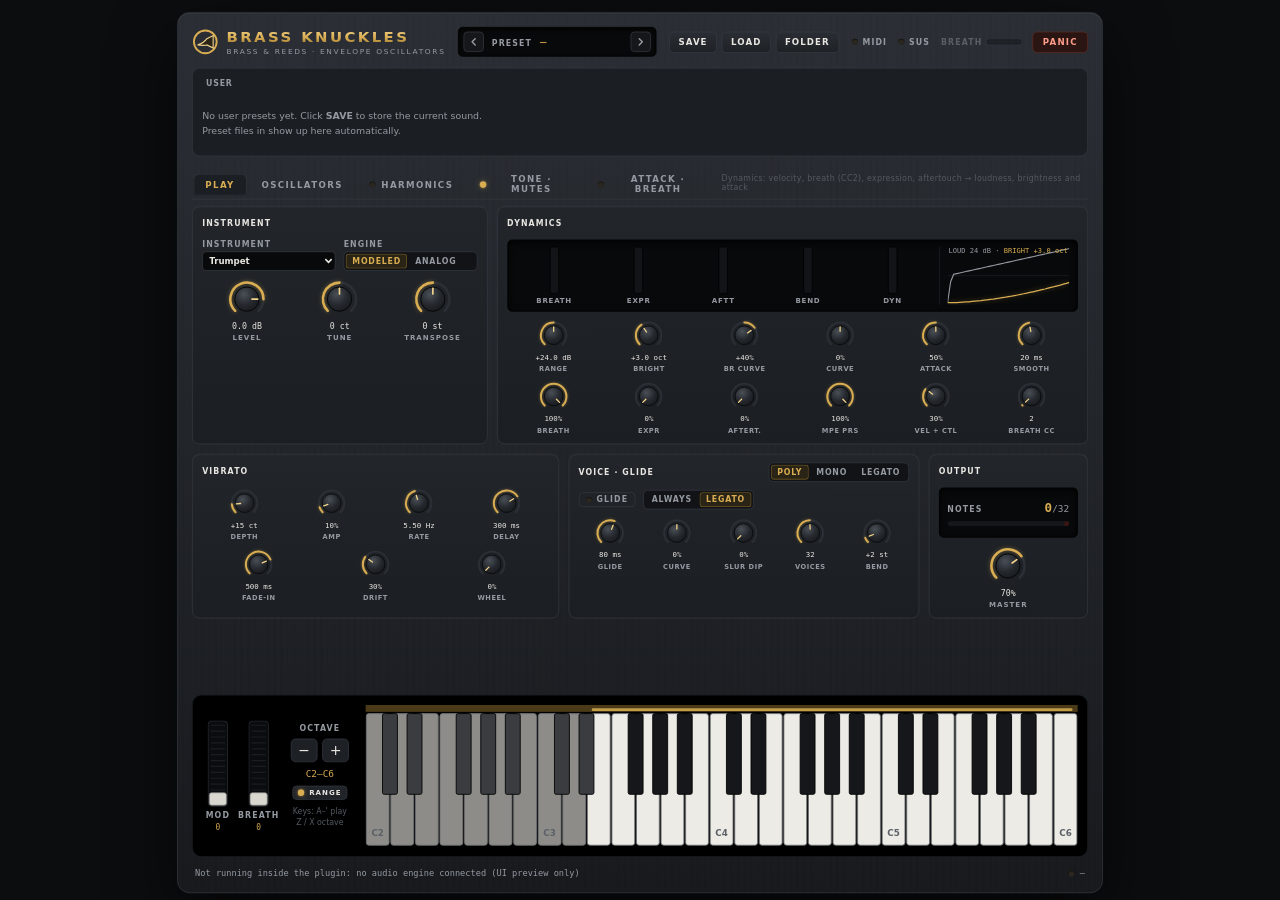
==== vst/ui/index.html @ cc865334 "phase 2 v.2" ====
<!doctype html>
<html lang="en">
<head>
  <meta charset="utf-8">
  <meta name="viewport" content="width=device-width, initial-scale=1">
  <title>Brass Knuckles</title>
  <link rel="stylesheet" href="css/style.css">
</head>
<body class="plugin">
  <!-- shared SVG defs (knob face: gunmetal with a brass rim highlight) -->
  <svg width="0" height="0" style="position:absolute" aria-hidden="true" focusable="false">
    <defs>
      <radialGradient id="knobFace" cx="38%" cy="30%" r="80%">
        <stop offset="0%" stop-color="#4a4f57"/>
        <stop offset="55%" stop-color="#25292e"/>
        <stop offset="100%" stop-color="#15171a"/>
      </radialGradient>
    </defs>
  </svg>

  <main class="synth">
    <header class="topbar">
      <div class="brand">
        <svg class="brand-logo" viewBox="0 0 34 34" aria-hidden="true">
          <circle class="bl-ring" cx="17" cy="17" r="14.5"/>
          <path class="bl-bell" d="M7 21 Q15 19 19 13 L27 9 L27 25 L19 21 Q15 22 7 21 Z"/>
        </svg>
        <div class="brand-text">
          <span class="brand-mark">BRASS KNUCKLES</span>
          <span class="brand-sub" id="brand-sub">BRASS &amp; REEDS · ENVELOPE OSCILLATORS</span>
        </div>
      </div>
      <div class="patch-display">
        <button id="preset-prev" type="button" class="pd-step" aria-label="Previous preset">
          <svg viewBox="0 0 12 12" aria-hidden="true"><path d="M8 2 4 6l4 4"/></svg>
        </button>
        <div class="pd-text">
          <span id="preset-cat" class="pd-label">PRESET</span>
          <span id="preset-name" class="pd-name"></span>
        </div>
        <button id="preset-next" type="button" class="pd-step" aria-label="Next preset">
          <svg viewBox="0 0 12 12" aria-hidden="true"><path d="m4 2 4 4-4 4"/></svg>
        </button>
      </div>
      <div class="preset-actions">
        <button id="preset-save" type="button" class="pd-btn">SAVE</button>
        <button id="preset-load" type="button" class="pd-btn">LOAD</button>
        <button id="preset-folder" type="button" class="pd-btn" title="Open the preset folder">FOLDER</button>
      </div>
      <div class="top-controls">
        <label class="midi-pick web-only">
          <span class="ctl-label">MIDI IN</span>
          <select id="midi-select"><option>Detecting…</option></select>
        </label>
        <span class="indicator"><span class="led" id="midi-led" title="Note activity"></span>MIDI</span>
        <span class="indicator"><span class="led" id="sustain-led"></span>SUS</span>
        <span class="indicator absent" id="breath-ind" title="Breath controller (lights up once one is detected)">
          BREATH <span class="mini-meter"><div id="breath-mini"></div></span>
        </span>
        <label class="indicator bpm-ctl web-only" title="Tempo for synced LFOs (from the host in the plugin)">
          BPM <input id="bpm-input" type="number" min="20" max="300" step="0.1" value="120">
        </label>
        <button id="panic-btn" type="button" class="panic">PANIC</button>
      </div>
    </header>

    <section class="browser" aria-label="Presets">
      <div class="cat-tabs" id="cat-tabs" role="tablist"></div>
      <div class="preset-grid" id="preset-grid"></div>
    </section>

    <nav class="page-tabs" role="tablist" aria-label="Sections">
      <button type="button" class="page-tab" data-page="play" role="tab">PLAY</button>
      <button type="button" class="page-tab" data-page="osc" role="tab">OSCILLATORS</button>
      <button type="button" class="page-tab" data-page="harm" role="tab"><span class="led" id="harm-led"></span>HARMONICS</button>
      <button type="button" class="page-tab" data-page="tone" role="tab"><span class="led" id="tone-led"></span>TONE · MUTES</button>
      <button type="button" class="page-tab" data-page="attack" role="tab"><span class="led" id="attack-led"></span>ATTACK · BREATH</button>
      <span class="page-hint" id="page-hint"></span>
    </nav>
    <div class="pages">
      <div class="page" data-page="play">
        <section class="row play-row-1" id="play-row-1"></section>
        <section class="row play-row-2" id="play-row-2"></section>
      </div>
      <div class="page" data-page="osc">
        <section class="row osc-row" id="osc-row"></section>
        <section class="row filter-row" id="filter-row"></section>
      </div>
      <div class="page" data-page="harm">
        <section class="row harm-row-1" id="harm-row-1"></section>
        <section class="row harm-row-2" id="harm-row-2"></section>
      </div>
      <div class="page" data-page="tone">
        <section class="row tone-row" id="tone-row"></section>
      </div>
      <div class="page" data-page="attack">
        <section class="row attack-row-1" id="attack-row-1"></section>
        <section class="row attack-row-2" id="attack-row-2"></section>
      </div>
    </div>

    <section class="keybed">
      <div id="wheel-slot"></div>
      <div id="breath-slot"></div>
      <div class="octave-ctl">
        <span class="ctl-label">OCTAVE</span>
        <div class="oct-buttons">
          <button id="oct-down" type="button" aria-label="Octave down">−</button>
          <button id="oct-up" type="button" aria-label="Octave up">+</button>
        </div>
        <span id="octave-readout" class="oct-readout"></span>
        <button id="range-toggle" type="button" class="power range-toggle" title="Dim the keys outside the instrument's real range">
          <span class="led"></span><span>RANGE</span>
        </button>
        <span class="kbd-hint">Keys: A–' play<br>Z / X octave</span>
      </div>
      <div id="piano" class="piano"></div>
    </section>

    <footer class="statusbar">
      <span id="midi-monitor" class="monitor">Connecting to plugin…</span>
      <span class="audio-status"><span class="led" id="audio-led"></span><span id="audio-info">—</span></span>
    </footer>
  </main>

  <div id="modal" class="modal hidden" role="dialog" aria-modal="true" aria-labelledby="modal-title">
    <div class="modal-card">
      <div id="modal-title" class="modal-title"></div>
      <div id="modal-body" class="modal-body"></div>
      <input id="modal-input" type="text" maxlength="60" spellcheck="false" autocomplete="off">
      <div class="modal-actions">
        <button id="modal-cancel" type="button" class="pd-btn">CANCEL</button>
        <button id="modal-ok" type="button" class="pd-btn primary">OK</button>
      </div>
    </div>
  </div>

  <script src="js/params.js"></script>
  <script src="js/instruments.js"></script>
  <script src="js/engine-juce.js"></script>
  <script src="js/knob.js"></script>
  <script src="js/controls.js"></script>
  <script src="js/envelope.js"></script>
  <script src="js/piano.js"></script>
  <script src="js/app.js"></script>
</body>
</html>
---- vst/ui/css/style.css ----
/* ===========================================================================
   Brass Knuckles: gunmetal chassis, polished-brass accents.
   Same structure as E-Piano's stylesheet; every colour is a token below.
   =========================================================================== */
:root {
  --bg: #0c0d0f;
  --chassis-1: #2a2e34;
  --chassis-2: #17191d;
  --panel: #1b1e22;
  --panel-2: #22262b;
  --panel-edge: #33383f;
  --panel-edge-hi: #474d56;
  --screen: #08090a;
  --text: #e8e6e1;
  --muted: #959aa2;
  --faint: #545961;
  --accent: #d9ad52;              /* polished brass */
  --accent-hi: #f3d48a;
  --accent-glow: rgba(217, 173, 82, 0.42);
  --accent-dim: #6b5321;
  --accent-bg: #2a2416;
  --track: #2c3036;
  --danger: #ff9c8a;
  --danger-bg: #2a1512;
  --danger-edge: #5b2a22;
  --ok: #7fc28f;
  --sans: "Segoe UI", system-ui, -apple-system, sans-serif;
  --mono: "Cascadia Mono", "Consolas", ui-monospace, monospace;
}

* { box-sizing: border-box; }
html, body { margin: 0; }
body {
  min-height: 100vh;
  background: radial-gradient(1200px 600px at 50% -10%, #1d2025 0%, var(--bg) 60%) var(--bg);
  color: var(--text);
  font-family: var(--sans);
  display: flex;
  justify-content: center;
  padding: 24px 16px;
  -webkit-font-smoothing: antialiased;
}
button { font-family: inherit; color: inherit; }

.synth {
  width: 100%;
  min-width: 0;
  max-width: 1180px;
  /* gunmetal: a faint brushed grain over a cool steel gradient */
  background:
    repeating-linear-gradient(90deg, rgba(255, 255, 255, 0.012) 0 1px, transparent 1px 3px),
    linear-gradient(180deg, var(--chassis-1), var(--chassis-2));
  border: 1px solid var(--panel-edge);
  border-radius: 16px;
  padding: 18px;
  box-shadow: 0 30px 80px rgba(0, 0, 0, 0.6), inset 0 1px 0 rgba(255, 255, 255, 0.07);
  display: flex;
  flex-direction: column;
  gap: 14px;
  user-select: none;
}

/* ---------------------------------------------------------------- LEDs --- */
.led {
  display: inline-block;
  width: 8px; height: 8px;
  border-radius: 50%;
  background: #2a2721;
  box-shadow: inset 0 1px 1px rgba(0, 0, 0, 0.6);
  flex: none;
  transition: background 60ms, box-shadow 60ms;
}
.led.on, .power.on .led {
  background: var(--accent);
  box-shadow: 0 0 8px var(--accent-glow), 0 0 2px var(--accent);
}

.ctl-label, .panel-title, .knob-label, .pd-label, .vs-label {
  font-size: 10px;
  letter-spacing: 0.14em;
  text-transform: uppercase;
  color: var(--muted);
  font-weight: 600;
}

/* -------------------------------------------------------------- top bar --- */
.topbar { display: flex; align-items: center; gap: 16px; flex-wrap: wrap; }
.brand { display: flex; align-items: center; gap: 10px; line-height: 1.1; }
.brand-logo { width: 34px; height: 34px; flex: none; }
.brand-logo .bl-ring { fill: none; stroke: var(--accent); stroke-width: 2.4; }
.brand-logo .bl-bell { fill: var(--accent-bg); stroke: var(--accent-hi); stroke-width: 1.4; }
.brand-text { display: flex; flex-direction: column; }
.brand-mark {
  font-size: 19px; font-weight: 800; letter-spacing: 0.16em;
  background: linear-gradient(180deg, var(--accent-hi), var(--accent) 55%, #9c7a2f);
  -webkit-background-clip: text; background-clip: text; color: transparent;
}
.brand-sub { font-size: 9.5px; letter-spacing: 0.22em; color: var(--muted); margin-top: 3px; }

.patch-display {
  flex: 1;
  min-width: 200px;
  display: flex;
  align-items: center;
  gap: 6px;
  background: var(--screen);
  border: 1px solid #000;
  border-radius: 6px;
  padding: 5px 6px;
  box-shadow: inset 0 2px 6px rgba(0, 0, 0, 0.8);
}
.pd-text { flex: 1; min-width: 0; display: flex; align-items: baseline; gap: 10px; padding: 0 4px; }
.pd-name {
  font-family: var(--mono); color: var(--accent); font-size: 15px; text-shadow: 0 0 8px var(--accent-glow);
  white-space: nowrap; overflow: hidden; text-overflow: ellipsis;
}
.pd-step {
  flex: none; width: 26px; height: 26px; padding: 0;
  display: flex; align-items: center; justify-content: center;
  background: #15171a; border: 1px solid var(--panel-edge); border-radius: 5px; cursor: pointer;
}
.pd-step svg { width: 12px; height: 12px; fill: none; stroke: var(--muted); stroke-width: 1.8; stroke-linecap: round; stroke-linejoin: round; }
.pd-step:hover svg { stroke: var(--accent); }
.pd-step:active { transform: translateY(1px); }

.preset-actions { display: flex; gap: 6px; }
.pd-btn {
  background: linear-gradient(180deg, #2a2e34, #1e2125);
  border: 1px solid var(--panel-edge);
  border-radius: 6px;
  padding: 6px 11px;
  font-size: 11px; font-weight: 700; letter-spacing: 0.12em;
  color: var(--text);
  cursor: pointer;
}
.pd-btn:hover { border-color: var(--panel-edge-hi); }
.pd-btn:active { transform: translateY(1px); }
.pd-btn.primary { background: linear-gradient(180deg, #3a3120, #282215); border-color: var(--accent-dim); color: var(--accent); }
.pd-btn.primary:hover { border-color: var(--accent); }
.pd-btn.danger { background: var(--danger-bg); border-color: var(--danger-edge); color: var(--danger); }

.top-controls { display: flex; align-items: center; gap: 14px; flex-wrap: wrap; }
.midi-pick { display: flex; align-items: center; gap: 8px; }
.midi-pick select {
  background: var(--screen); color: var(--text);
  border: 1px solid var(--panel-edge); border-radius: 5px;
  padding: 5px 8px; font: 12px var(--sans); max-width: 200px;
}
.indicator { display: flex; align-items: center; gap: 6px; font-size: 10px; letter-spacing: 0.14em; color: var(--muted); font-weight: 600; }
.mini-meter { width: 44px; height: 6px; background: #121418; border: 1px solid #000; border-radius: 3px; overflow: hidden; }
.mini-meter > div { height: 100%; width: 0%; background: linear-gradient(90deg, var(--accent-dim), var(--accent)); transition: width 60ms linear; }
.indicator.absent { opacity: 0.45; }

.panic {
  background: var(--danger-bg); border: 1px solid var(--danger-edge); color: var(--danger);
  border-radius: 6px; padding: 6px 12px;
  font-size: 11px; letter-spacing: 0.14em; font-weight: 700; cursor: pointer;
}
.panic:hover { background: #3a1a15; }
.panic:active { transform: translateY(1px); }

/* ======================================================== preset browser === */
.browser {
  background: var(--panel); border: 1px solid var(--panel-edge); border-radius: 10px;
  padding: 8px; display: flex; flex-direction: column; gap: 8px;
}
.cat-tabs { display: flex; flex-wrap: wrap; gap: 3px; }
.cat-tab {
  position: relative; background: transparent; border: 1px solid transparent; border-radius: 5px;
  padding: 4px 8px; font-size: 10px; font-weight: 700; letter-spacing: 0.1em; text-transform: uppercase;
  color: var(--muted); cursor: pointer;
}
.cat-tab:hover { color: var(--text); }
.cat-tab.active { color: var(--accent); border-color: var(--accent-dim); background: var(--accent-bg); }
.cat-tab.has-current::after {
  content: ""; position: absolute; top: 3px; right: 3px;
  width: 4px; height: 4px; border-radius: 50%; background: var(--accent);
}
.preset-grid {
  display: grid; grid-template-columns: repeat(5, minmax(0, 1fr)); grid-auto-rows: 30px; gap: 6px;
  height: 66px; overflow-y: auto; padding-right: 2px;
}
.preset-btn {
  position: relative; display: flex; align-items: center; padding: 0 24px 0 10px;
  background: linear-gradient(180deg, #262a30, #1c1f23);
  border: 1px solid var(--panel-edge); border-radius: 6px;
  font-size: 12px; font-weight: 600; text-align: left; cursor: pointer; min-width: 0;
}
.preset-btn:hover { border-color: var(--panel-edge-hi); }
.preset-btn:active { transform: translateY(1px); }
.preset-btn.selected { border-color: var(--accent); background: linear-gradient(180deg, #30291b, #201c14); color: var(--accent); }
.pb-name { white-space: nowrap; overflow: hidden; text-overflow: ellipsis; }
.pb-del {
  position: absolute; right: 4px; top: 50%; transform: translateY(-50%);
  width: 18px; height: 18px; line-height: 17px; text-align: center;
  border-radius: 4px; color: var(--muted); font-size: 14px; opacity: 0;
}
.preset-btn:hover .pb-del { opacity: 1; }
.pb-del:hover { background: #3a1a15; color: var(--danger); }
.grid-empty { grid-column: 1 / -1; grid-row: 1 / 3; align-self: center; font-size: 12px; color: var(--muted); line-height: 1.6; padding: 0 4px; }
.path { font-family: var(--mono); color: var(--text); font-size: 11px; word-break: break-all; }
.preset-grid::-webkit-scrollbar { width: 6px; }
.preset-grid::-webkit-scrollbar-thumb { background: #353a41; border-radius: 3px; }

/* ============================================================ page tabs === */
.page-tabs { display: flex; align-items: center; gap: 4px; border-bottom: 1px solid var(--panel-edge); padding: 0 2px; margin-bottom: -6px; }
.page-tab {
  display: flex; align-items: center; gap: 7px;
  background: transparent; border: 1px solid transparent; border-bottom: none; border-radius: 7px 7px 0 0;
  padding: 7px 14px 6px; font-size: 11px; font-weight: 700; letter-spacing: 0.16em;
  color: var(--muted); cursor: pointer; position: relative; top: 1px;
}
.page-tab:hover { color: var(--text); }
.page-tab.active { color: var(--accent); background: var(--panel); border-color: var(--panel-edge); }
.page-hint { margin-left: auto; font-size: 10px; color: var(--faint); letter-spacing: 0.04em; padding-right: 4px; }
.pages { display: grid; }
.page { grid-area: 1 / 1; display: flex; flex-direction: column; gap: 12px; min-width: 0; }
.page:not(.active) { visibility: hidden; pointer-events: none; }

/* --------------------------------------------------------------- panels --- */
.row { display: grid; gap: 12px; }
.play-row-1 { grid-template-columns: minmax(0, 0.8fr) minmax(0, 1.6fr); }
.play-row-2 { grid-template-columns: minmax(0, 1.15fr) minmax(0, 1.1fr) minmax(0, 0.5fr); }
.osc-row { grid-template-columns: repeat(3, minmax(0, 1fr)); }
.filter-row { grid-template-columns: minmax(0, 1fr); }
.harm-row-1 { grid-template-columns: minmax(0, 1.5fr) minmax(0, 1fr); }
.harm-row-2 { grid-template-columns: repeat(3, minmax(0, 1fr)); }
.tone-row { grid-template-columns: repeat(3, minmax(0, 1fr)); }
.attack-row-1 { grid-template-columns: minmax(0, 0.7fr) minmax(0, 1fr) minmax(0, 1fr); }
.attack-row-2 { grid-template-columns: minmax(0, 1fr) minmax(0, 1fr) minmax(0, 0.7fr); }

/* graphs on the HARMONICS / TONE pages */
.graph { position: relative; height: 110px; background: var(--screen); border: 1px solid #000; border-radius: 6px; box-shadow: inset 0 2px 8px rgba(0, 0, 0, 0.9); overflow: hidden; }
.graph.tall { height: 150px; }
.graph svg { position: absolute; inset: 0; width: 100%; height: 100%; }
.gr-bar-soft { fill: #4d4a42; }
.gr-bar-loud { fill: var(--accent); filter: drop-shadow(0 0 2px var(--accent-glow)); }
.gr-line { fill: none; stroke: var(--accent); stroke-width: 1.7; vector-effect: non-scaling-stroke; filter: drop-shadow(0 0 3px var(--accent-glow)); }
.gr-line.dim { stroke: var(--muted); filter: none; stroke-width: 1.2; }
.gr-line.mid { stroke: #b48a3a; filter: none; }
.gr-zero { stroke: #2b3036; stroke-width: 1; stroke-dasharray: 3 3; vector-effect: non-scaling-stroke; }
.gr-grid { stroke: #171a1e; stroke-width: 1; vector-effect: non-scaling-stroke; }
.gr-mark { stroke: #f4f4f4; stroke-width: 1; opacity: 0.6; vector-effect: non-scaling-stroke; }
.gr-label { fill: var(--faint); font: 600 9px var(--sans); letter-spacing: 0.08em; }
.gr-legend { position: absolute; right: 6px; top: 4px; font-family: var(--mono); font-size: 9.5px; color: var(--muted); background: rgba(8, 9, 10, 0.75); padding: 1px 4px; border-radius: 3px; }
.gr-legend b { color: var(--accent); font-weight: 400; }
.dyn-slider { display: flex; align-items: center; gap: 8px; font-size: 9.5px; color: var(--muted); letter-spacing: 0.1em; font-weight: 700; }
.dyn-slider input { flex: 1; accent-color: var(--accent); }

.panel {
  background: linear-gradient(180deg, var(--panel-2), var(--panel));
  border: 1px solid var(--panel-edge);
  border-radius: 10px;
  padding: 10px 12px 12px;
  display: flex; flex-direction: column; gap: 10px;
  box-shadow: inset 0 1px 0 rgba(255, 255, 255, 0.04);
  transition: opacity 150ms;
  min-width: 0;
}
.panel.off .screen, .panel.off .knob-row, .panel.off .env-block { opacity: 0.38; }
.panel-head { display: flex; align-items: center; justify-content: space-between; gap: 8px; min-height: 22px; }
.panel-title { color: var(--text); }
.panel-head .seg, .panel-head .param-select { flex: none; }

.power {
  display: flex; align-items: center; gap: 6px;
  background: #202328; border: 1px solid var(--panel-edge); border-radius: 5px;
  padding: 3px 8px; font-size: 10px; letter-spacing: 0.14em; font-weight: 700;
  color: var(--muted); cursor: pointer;
}
.power.on { color: var(--text); }

.screen {
  position: relative; background: var(--screen); border: 1px solid #000; border-radius: 6px;
  height: 56px; overflow: hidden; box-shadow: inset 0 2px 8px rgba(0, 0, 0, 0.9);
}
.screen svg { position: absolute; inset: 4px 0; width: 100%; height: calc(100% - 8px); }
.scr-grid { stroke: #1a1d22; stroke-width: 1; vector-effect: non-scaling-stroke; }
.scr-line {
  fill: none; stroke: var(--accent); stroke-width: 1.6; vector-effect: non-scaling-stroke;
  filter: drop-shadow(0 0 3px var(--accent-glow)); stroke-linejoin: round;
}
.scr-text {
  position: absolute; right: 8px; top: 5px;
  font-family: var(--mono); font-size: 10px; color: #cdd0d4;
  background: rgba(8, 9, 10, 0.75); padding: 1px 4px; border-radius: 3px;
}

/* ---- dynamics screen ------------------------------------------------------- */
.dyn-screen { height: 92px; display: grid; grid-template-columns: repeat(5, minmax(0, 1fr)) minmax(0, 1.7fr); gap: 10px; padding: 8px 10px; align-items: stretch; }
.dyn-src { display: flex; flex-direction: column; align-items: center; gap: 4px; min-width: 0; }
.dyn-bar { flex: 1; width: 12px; background: #121418; border: 1px solid #000; border-radius: 3px; position: relative; overflow: hidden; }
.dyn-bar > div { position: absolute; left: 0; right: 0; bottom: 0; height: 0%; background: linear-gradient(0deg, var(--accent-dim), var(--accent)); transition: height 50ms linear; }
.dyn-src span { font-size: 9px; letter-spacing: 0.1em; color: var(--muted); font-weight: 700; }
.dyn-src.absent span { color: var(--faint); }
.dyn-src.absent .dyn-bar { opacity: 0.35; }
.dyn-src.out .dyn-bar > div { background: linear-gradient(0deg, #8a6a28, var(--accent-hi)); }
.dyn-curves { position: relative; border-left: 1px solid #1d2025; padding-left: 10px; }
.dyn-curves svg { position: absolute; inset: 0 0 0 10px; width: calc(100% - 10px); height: 100%; }
.dc-loud { fill: none; stroke: var(--muted); stroke-width: 1.4; vector-effect: non-scaling-stroke; }
.dc-bright { fill: none; stroke: var(--accent); stroke-width: 1.6; vector-effect: non-scaling-stroke; filter: drop-shadow(0 0 3px var(--accent-glow)); }
.dc-now { stroke: #f4f4f4; stroke-width: 1; opacity: 0.6; vector-effect: non-scaling-stroke; }
.dc-legend { position: absolute; right: 2px; top: 0; font-family: var(--mono); font-size: 9px; color: var(--muted); }
.dc-legend b { color: var(--accent); font-weight: 400; }

.voice-screen { display: flex; flex-direction: column; justify-content: center; gap: 8px; padding: 0 10px; height: 64px; }
.vs-row { display: flex; justify-content: space-between; align-items: baseline; }
.vs-value { font-family: var(--mono); color: var(--muted); font-size: 12px; }
.vs-value b { color: var(--accent); font-size: 16px; font-weight: 600; }
.meter { position: relative; height: 6px; background: #15171a; border-radius: 3px; overflow: hidden; }
#meter-fill { height: 100%; width: 0%; background: linear-gradient(90deg, #4f8a5c 0%, #c9a640 75%, #ff5a3d 100%); transition: width 60ms linear; }
.meter-clip { position: absolute; right: 0; top: 0; width: 6px; height: 100%; background: #3a1512; }
.meter-clip.on { background: #ff3b2f; box-shadow: 0 0 6px #ff3b2f; }

/* ---------------------------------------------------------------- knobs --- */
.knob-row { display: flex; justify-content: space-around; gap: 4px; flex-wrap: wrap; }
.knob-row.left { justify-content: flex-start; }
.knob { display: flex; flex-direction: column; align-items: center; gap: 2px; width: 64px; }
.knob-svg { width: 52px; height: 52px; cursor: ns-resize; touch-action: none; outline: none; overflow: visible; }
.knob-svg:focus-visible .k-face { stroke: var(--accent); }
.k-track { fill: none; stroke: var(--track); stroke-width: 4; stroke-linecap: round; }
.k-value { fill: none; stroke: var(--accent); stroke-width: 4; stroke-linecap: round; filter: drop-shadow(0 0 3px var(--accent-glow)); }
.k-tick { fill: var(--faint); }
.k-face { fill: url(#knobFace); stroke: #050607; stroke-width: 1.5; }
.k-pointer { stroke: var(--accent-hi); stroke-width: 2.6; stroke-linecap: round; }
.knob:hover .k-track { stroke: #383d44; }
.knob-value { font-family: var(--mono); font-size: 10.5px; color: var(--text); min-height: 14px; white-space: nowrap; }
.knob.active .knob-value { color: var(--accent); }
.knob-label { font-size: 9px; white-space: nowrap; }
/* medium knobs: dense panels (oscillator envelopes) */
.knob.knob-md { width: 54px; }
.knob.knob-md .knob-svg { width: 40px; height: 40px; }
.knob.knob-md .knob-value { font-size: 9.5px; }
.knob.knob-md .knob-label { font-size: 8.5px; letter-spacing: 0.08em; }
.knob.knob-sm { width: 34px; gap: 0; }
.knob.knob-sm .knob-svg { width: 32px; height: 32px; }
.knob.knob-sm .knob-label, .knob.knob-sm .knob-value { display: none; }
.knob.knob-sm .k-track, .knob.knob-sm .k-value { stroke-width: 5; }

/* -------------------------------------------------- switches / choices ---- */
.switch-row { display: flex; align-items: center; justify-content: space-between; gap: 6px; flex-wrap: wrap; }
.switch-row.left { justify-content: flex-start; gap: 10px; }
.seg { display: inline-flex; background: #111316; border: 1px solid var(--panel-edge); border-radius: 6px; padding: 2px; gap: 2px; }
.seg button {
  background: transparent; border: none; border-radius: 4px; padding: 4px 8px;
  font-size: 10px; font-weight: 700; letter-spacing: 0.1em; text-transform: uppercase;
  color: var(--muted); cursor: pointer;
}
.seg button:hover { color: var(--text); }
.seg button.on { background: var(--accent-bg); color: var(--accent); box-shadow: inset 0 0 0 1px var(--accent-dim); }
.seg button:focus-visible { outline: 1px solid var(--accent); }
.param-select {
  min-width: 0; width: 100%; background: var(--screen); color: var(--text);
  border: 1px solid var(--panel-edge); border-radius: 5px; padding: 4px 2px 4px 4px;
  font: 600 11px var(--sans); cursor: pointer;
}
.param-select:hover { border-color: var(--panel-edge-hi); }
.param-select:focus-visible { outline: 1px solid var(--accent); }
.field { display: flex; flex-direction: column; gap: 4px; min-width: 0; }
.field-grid { display: grid; grid-template-columns: 1fr 1fr; gap: 8px 10px; align-items: end; }

/* ===================================================== envelope editor ==== */
.env-block { display: flex; flex-direction: column; gap: 6px; border-top: 1px solid #262a30; padding-top: 8px; }
.env-tabs { display: flex; align-items: center; gap: 2px; }
.env-tab {
  background: transparent; border: 1px solid transparent; border-radius: 5px; padding: 3px 9px;
  font-size: 9.5px; font-weight: 700; letter-spacing: 0.14em; color: var(--muted); cursor: pointer;
  display: flex; align-items: center; gap: 5px;
}
.env-tab .led { width: 5px; height: 5px; }
.env-tab:hover { color: var(--text); }
.env-tab.active { color: var(--accent); border-color: var(--accent-dim); background: var(--accent-bg); }
.env-graph { position: relative; height: 92px; background: var(--screen); border: 1px solid #000; border-radius: 6px; box-shadow: inset 0 2px 8px rgba(0, 0, 0, 0.9); }
.env-graph svg { position: absolute; inset: 0; width: 100%; height: 100%; overflow: visible; }
.eg-grid { stroke: #191c20; stroke-width: 1; vector-effect: non-scaling-stroke; }
.eg-zero { stroke: #2b3036; stroke-width: 1; stroke-dasharray: 3 3; vector-effect: non-scaling-stroke; }
.eg-fill { fill: rgba(217, 173, 82, 0.08); stroke: none; }
.eg-line { fill: none; stroke: var(--accent); stroke-width: 1.7; vector-effect: non-scaling-stroke; filter: drop-shadow(0 0 3px var(--accent-glow)); stroke-linejoin: round; }
.eg-handle { fill: var(--screen); stroke: var(--accent-hi); stroke-width: 1.6; cursor: grab; vector-effect: non-scaling-stroke; }
.eg-handle:hover, .eg-handle.drag { fill: var(--accent); }
.eg-handle.drag { cursor: grabbing; }
.eg-label { fill: var(--faint); font: 600 8.5px var(--sans); letter-spacing: 0.1em; pointer-events: none; }
.eg-text { position: absolute; right: 6px; top: 4px; font-family: var(--mono); font-size: 9.5px; color: #cdd0d4; background: rgba(8, 9, 10, 0.75); padding: 1px 4px; border-radius: 3px; pointer-events: none; }
.env-knobs { display: grid; grid-template-columns: repeat(6, minmax(0, 1fr)); justify-items: center; row-gap: 2px; }

/* --------------------------------------------------------------- keybed --- */
.keybed {
  display: flex; gap: 12px; background: #000; border: 1px solid #1c1e22; border-radius: 12px;
  padding: 12px; box-shadow: inset 0 4px 14px rgba(0, 0, 0, 0.9);
}
.octave-ctl { display: flex; flex-direction: column; align-items: center; justify-content: center; gap: 8px; width: 92px; flex: none; }
.oct-buttons { display: flex; gap: 6px; }
.oct-buttons button {
  width: 34px; height: 30px; background: #1d2024; border: 1px solid #33373e; border-radius: 6px;
  font-size: 18px; line-height: 1; cursor: pointer;
}
.oct-buttons button:hover { border-color: var(--accent-dim); }
.oct-buttons button:active { transform: translateY(1px); }
.oct-readout { font-family: var(--mono); font-size: 12px; color: var(--accent); }
.kbd-hint { font-size: 10px; color: var(--faint); text-align: center; line-height: 1.4; }
.range-toggle { font-size: 9px; padding: 3px 6px; }

.piano { flex: 1; min-width: 0; }
.piano-svg { display: block; width: 100%; height: auto; touch-action: none; cursor: pointer; }
.felt { fill: #4a3a17; }
.wkey { fill: #ecebe6; stroke: #6d6f73; stroke-width: 1; transition: fill 40ms; }
.wkey:hover { fill: #ffffff; }
.bkey { fill: #15171a; stroke: #000; stroke-width: 1; transition: fill 40ms; }
.bkey:hover { fill: #2a2d31; }
.wkey.out { fill: #8d8c88; }
.bkey.out { fill: #3a3c40; }
.wkey.ks { fill: #6f9fbd; }
.bkey.ks { fill: #2d5670; }
.wkey.down, .bkey.down { fill: var(--accent); stroke: #8a6a28; }
.klabel { fill: #5b6068; font: 600 10px var(--sans); text-anchor: middle; pointer-events: none; }
.range-mark { fill: var(--accent); opacity: 0.85; }
.ks-mark { fill: #6f9fbd; }

/* wheels */
.wheel-ctl { display: flex; flex-direction: column; align-items: center; justify-content: center; gap: 5px; width: 40px; flex: none; }
.wheel-svg { width: 26px; height: 110px; cursor: ns-resize; touch-action: none; outline: none; }
.wheel-svg:focus-visible .wh-slot { stroke: var(--accent); }
.wh-slot { fill: #0b0c0e; stroke: #2c2f35; }
.wh-ridges line { stroke: #1b1d21; stroke-width: 1.5; }
.wh-fill { fill: var(--accent-dim); opacity: 0.6; }
.wh-thumb { fill: #d9d7d0; stroke: #7d7d7d; }
.wheel-ctl:hover .wh-thumb { fill: #fff; }
.wheel-value { font-family: var(--mono); font-size: 10px; color: var(--accent); }

/* ------------------------------------------------------------ statusbar --- */
.statusbar { display: flex; justify-content: space-between; align-items: center; gap: 12px; font-family: var(--mono); font-size: 11px; color: var(--muted); padding: 0 4px; }
.monitor { flex: 1; min-width: 0; white-space: pre; overflow: hidden; text-overflow: ellipsis; }
.audio-status { display: flex; align-items: center; gap: 6px; flex: none; }

/* ================================================================ modal === */
.modal { position: fixed; inset: 0; z-index: 20; display: flex; align-items: center; justify-content: center; background: rgba(5, 6, 8, 0.7); }
.modal.hidden { display: none; }
.modal-card {
  width: min(420px, calc(100vw - 32px));
  background: linear-gradient(180deg, #23272c, #181a1e);
  border: 1px solid var(--panel-edge); border-radius: 12px; padding: 18px;
  display: flex; flex-direction: column; gap: 12px; box-shadow: 0 20px 60px rgba(0, 0, 0, 0.7);
}
.modal-title { font-size: 12px; font-weight: 700; letter-spacing: 0.16em; text-transform: uppercase; }
.modal-body { font-size: 13px; color: var(--muted); line-height: 1.5; }
.modal-body b { color: var(--text); }
#modal-input {
  background: var(--screen); color: var(--accent); border: 1px solid var(--panel-edge); border-radius: 6px;
  padding: 9px 10px; font: 14px var(--mono); outline: none; user-select: text;
}
#modal-input:focus { border-color: var(--accent-dim); }
.modal-actions { display: flex; justify-content: flex-end; gap: 8px; }

/* ============================================================ header ===== */
.bpm-ctl input {
  width: 52px; background: var(--screen); color: var(--accent);
  border: 1px solid var(--panel-edge); border-radius: 4px; padding: 3px 4px;
  font: 600 11px var(--mono); text-align: right;
}
.bpm-ctl input[readonly] { color: var(--muted); border-color: transparent; background: transparent; cursor: default; }
.web-only { display: none !important; }
body.web .web-only { display: flex !important; }

/* ----------------------------------------------------------- responsive --- */
@media (max-width: 900px) {
  .play-row-1, .play-row-2, .osc-row { grid-template-columns: minmax(0, 1fr); }
}
@media (max-width: 560px) {
  body { padding: 12px 8px; }
  .synth { padding: 12px; }
  .patch-display { min-width: 0; flex-basis: 100%; }
  .keybed { flex-direction: column; }
  .octave-ctl { flex-direction: row; width: auto; }
  .kbd-hint { display: none; }
}

/* ===================================================== plugin overrides ===
   The panel is laid out at a fixed design width and scaled (app.js fit())
   to whatever size the plugin window is. */
body.plugin { display: block; padding: 0; height: 100vh; overflow: hidden; background: var(--bg); }
body.plugin .synth {
  position: absolute; top: 12px; left: 50%; width: 1180px; max-width: none;
  transform-origin: top center; transform: translateX(-50%);
}
body.plugin .play-row-1 { grid-template-columns: minmax(0, 0.8fr) minmax(0, 1.6fr); }
body.plugin .play-row-2 { grid-template-columns: minmax(0, 1.15fr) minmax(0, 1.1fr) minmax(0, 0.5fr); }
body.plugin .osc-row { grid-template-columns: repeat(3, minmax(0, 1fr)); }
body.plugin .keybed { flex-direction: row; }
body.plugin .octave-ctl { flex-direction: column; width: 92px; }
body.plugin .kbd-hint { display: block; }
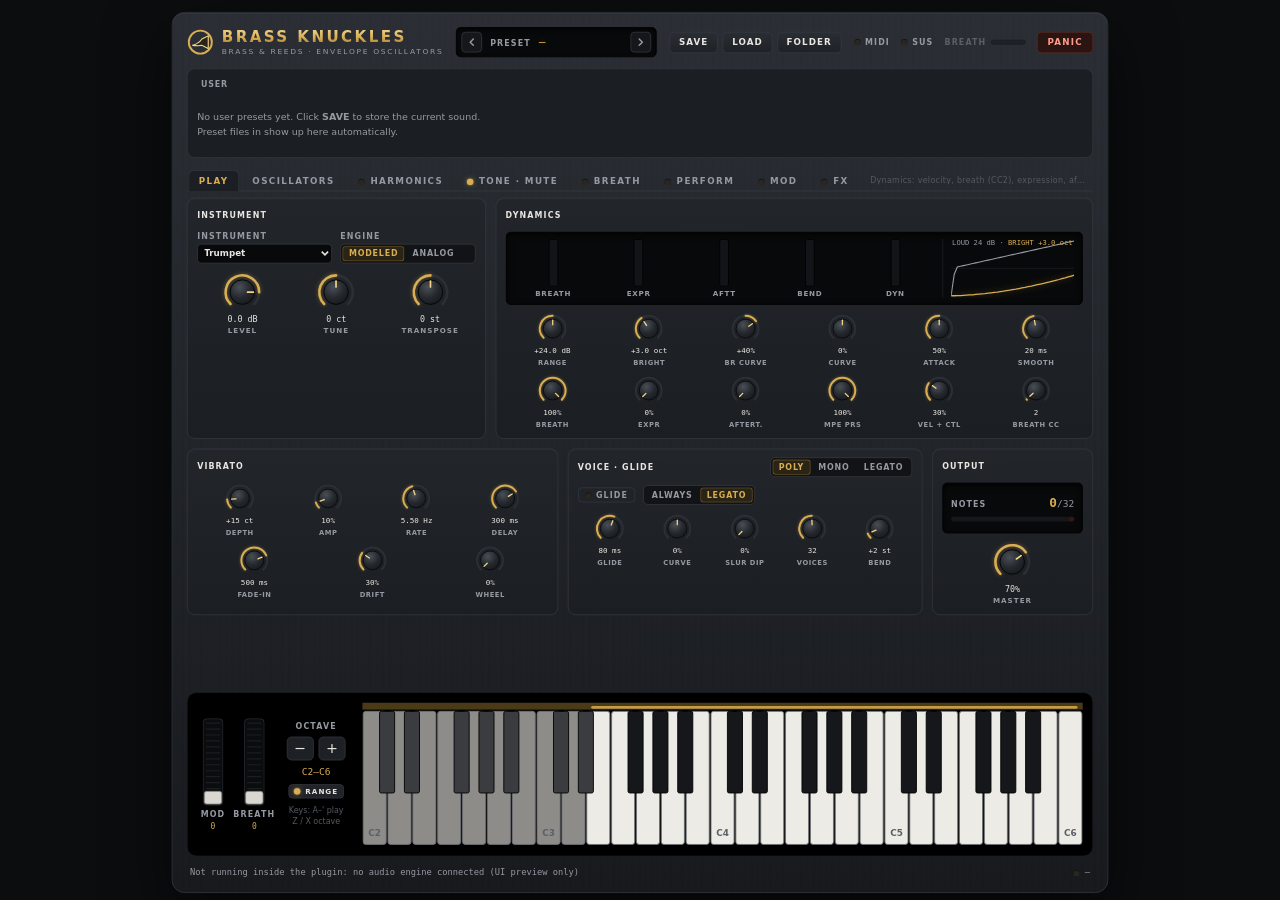
==== commit a1c367b8: "v.9" ====
--- a/vst/ui/index.html
+++ b/vst/ui/index.html
@@ -73,8 +73,11 @@
       <button type="button" class="page-tab" data-page="play" role="tab">PLAY</button>
       <button type="button" class="page-tab" data-page="osc" role="tab">OSCILLATORS</button>
       <button type="button" class="page-tab" data-page="harm" role="tab"><span class="led" id="harm-led"></span>HARMONICS</button>
-      <button type="button" class="page-tab" data-page="tone" role="tab"><span class="led" id="tone-led"></span>TONE · MUTES</button>
-      <button type="button" class="page-tab" data-page="attack" role="tab"><span class="led" id="attack-led"></span>ATTACK · BREATH</button>
+      <button type="button" class="page-tab" data-page="tone" role="tab"><span class="led" id="tone-led"></span>TONE · MUTE</button>
+      <button type="button" class="page-tab" data-page="attack" role="tab"><span class="led" id="attack-led"></span>BREATH</button>
+      <button type="button" class="page-tab" data-page="perform" role="tab"><span class="led" id="perform-led"></span>PERFORM</button>
+      <button type="button" class="page-tab" data-page="mod" role="tab"><span class="led" id="mod-led"></span>MOD</button>
+      <button type="button" class="page-tab" data-page="fx" role="tab"><span class="led" id="fx-led"></span>FX</button>
       <span class="page-hint" id="page-hint"></span>
     </nav>
     <div class="pages">
@@ -93,9 +96,20 @@
       <div class="page" data-page="tone">
         <section class="row tone-row" id="tone-row"></section>
       </div>
+      <div class="page" data-page="perform">
+        <section class="row perform-row-1" id="perform-row-1"></section>
+        <section class="row perform-row-2" id="perform-row-2"></section>
+      </div>
       <div class="page" data-page="attack">
         <section class="row attack-row-1" id="attack-row-1"></section>
         <section class="row attack-row-2" id="attack-row-2"></section>
+      </div>
+      <div class="page" data-page="mod">
+        <section class="row mod-row" id="mod-row"></section>
+      </div>
+      <div class="page" data-page="fx">
+        <section class="row fx-row-1" id="fx-row-1"></section>
+        <section class="row fx-row-2" id="fx-row-2"></section>
       </div>
     </div>
 
--- a/vst/ui/css/style.css
+++ b/vst/ui/css/style.css
@@ -212,7 +212,9 @@
 }
 .page-tab:hover { color: var(--text); }
 .page-tab.active { color: var(--accent); background: var(--panel); border-color: var(--panel-edge); }
-.page-hint { margin-left: auto; font-size: 10px; color: var(--faint); letter-spacing: 0.04em; padding-right: 4px; }
+.page-tab { white-space: nowrap; flex: none; padding-left: 12px; padding-right: 12px; }
+.page-hint { margin-left: auto; font-size: 10px; color: var(--faint); letter-spacing: 0.04em; padding: 0 4px 0 10px;
+             min-width: 0; white-space: nowrap; overflow: hidden; text-overflow: ellipsis; }
 .pages { display: grid; }
 .page { grid-area: 1 / 1; display: flex; flex-direction: column; gap: 12px; min-width: 0; }
 .page:not(.active) { visibility: hidden; pointer-events: none; }
@@ -228,6 +230,45 @@
 .tone-row { grid-template-columns: repeat(3, minmax(0, 1fr)); }
 .attack-row-1 { grid-template-columns: minmax(0, 0.7fr) minmax(0, 1fr) minmax(0, 1fr); }
 .attack-row-2 { grid-template-columns: minmax(0, 1fr) minmax(0, 1fr) minmax(0, 0.7fr); }
+
+.perform-row-1 { grid-template-columns: minmax(0, 1.9fr) minmax(0, 0.8fr); }
+.perform-row-2 { grid-template-columns: minmax(0, 1.5fr) minmax(0, 1fr) minmax(0, 0.7fr); }
+
+.mod-row { grid-template-columns: minmax(0, 0.62fr) minmax(0, 1.9fr); }
+.lfo-col { display: flex; flex-direction: column; gap: 12px; min-width: 0; }
+.fx-row-1 { grid-template-columns: minmax(0, 1fr) minmax(0, 1.6fr); }
+.fx-row-2 { grid-template-columns: minmax(0, 1fr) minmax(0, 1.5fr) minmax(0, 0.5fr); }
+.lfo-panel .screen { height: 48px; }
+
+/* mod matrix: 12 routes in two columns */
+.mx-grid { display: grid; grid-template-columns: 1fr 1fr; gap: 6px 12px; }
+.mx-row {
+  display: grid; grid-template-columns: 22px minmax(0, 1fr) minmax(0, 0.9fr) minmax(0, 1fr) 34px 46px;
+  align-items: center; gap: 5px; background: #15171a; border: 1px solid #23262b; border-radius: 7px; padding: 3px 5px;
+}
+.mx-row.off .param-select, .mx-row.off .knob, .mx-row.off .mx-amt-text { opacity: 0.4; }
+.mx-num { font-family: var(--mono); font-size: 10px; color: var(--faint); text-align: center; cursor: pointer; }
+.mx-row.on .mx-num { color: var(--accent); }
+.mx-amt-text { font-family: var(--mono); font-size: 10px; color: var(--text); text-align: right; white-space: nowrap; }
+.mx-head { display: grid; grid-template-columns: 22px minmax(0, 1fr) minmax(0, 0.9fr) minmax(0, 1fr) 34px 46px; gap: 5px; padding: 0 6px; }
+.mx-head span { font-size: 8.5px; font-weight: 700; letter-spacing: 0.14em; color: var(--faint); }
+.mx-note { font-size: 10px; color: var(--faint); line-height: 1.5; }
+
+/* articulation picker */
+.art-buttons { display: grid; grid-template-columns: repeat(6, minmax(0, 1fr)); gap: 6px; }
+.art-btn {
+  display: flex; flex-direction: column; align-items: center; gap: 3px;
+  background: linear-gradient(180deg, #262a30, #1c1f23); border: 1px solid var(--panel-edge); border-radius: 7px;
+  padding: 6px 4px; cursor: pointer; font-size: 10.5px; font-weight: 700; letter-spacing: 0.12em; color: var(--muted);
+}
+.art-btn svg { width: 38px; height: 18px; fill: none; stroke: currentColor; stroke-width: 1.6; stroke-linecap: round; stroke-linejoin: round; }
+.art-btn .ks { font-family: var(--mono); font-size: 9px; font-weight: 400; letter-spacing: 0; color: var(--faint); }
+.art-btn:hover { border-color: var(--panel-edge-hi); color: var(--text); }
+.art-btn.on { border-color: var(--accent); color: var(--accent); background: linear-gradient(180deg, #30291b, #201c14); }
+.players-graph { height: 70px; }
+.pl-dot { fill: var(--accent); filter: drop-shadow(0 0 3px var(--accent-glow)); }
+.pl-dot.lead { fill: var(--accent-hi); }
+.wkey.ks-active, .bkey.ks-active { fill: #9fd0ee; }
 
 /* graphs on the HARMONICS / TONE pages */
 .graph { position: relative; height: 110px; background: var(--screen); border: 1px solid #000; border-radius: 6px; box-shadow: inset 0 2px 8px rgba(0, 0, 0, 0.9); overflow: hidden; }
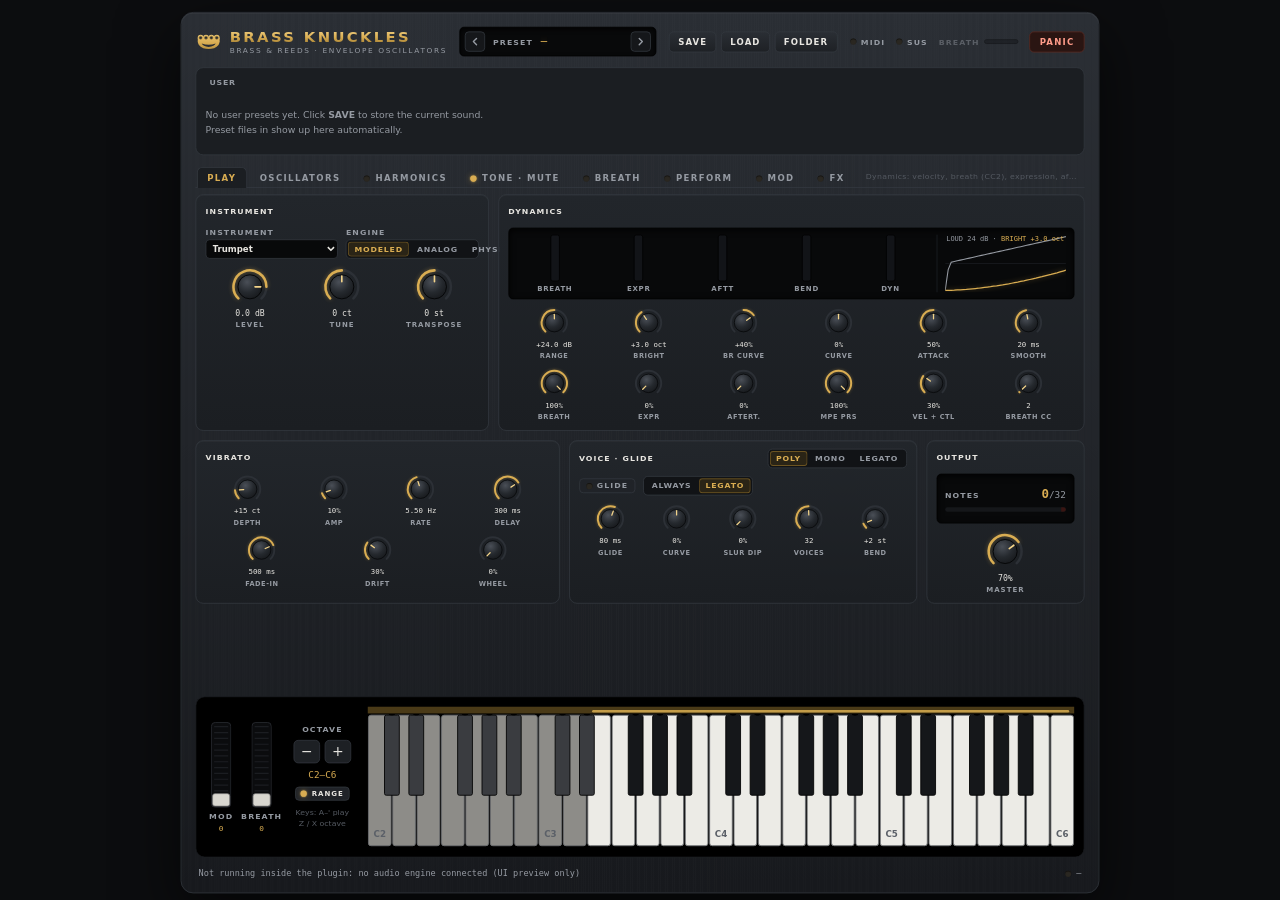
==== commit e3da7857: "Version 1.00" ====
--- a/vst/ui/index.html
+++ b/vst/ui/index.html
@@ -22,8 +22,31 @@
     <header class="topbar">
       <div class="brand">
         <svg class="brand-logo" viewBox="0 0 34 34" aria-hidden="true">
-          <circle class="bl-ring" cx="17" cy="17" r="14.5"/>
-          <path class="bl-bell" d="M7 21 Q15 19 19 13 L27 9 L27 25 L19 21 Q15 22 7 21 Z"/>
+          <defs>
+            <linearGradient id="bk-metal" x1="0" y1="0" x2="0" y2="1">
+              <stop offset="0%" class="bk-s1"/>
+              <stop offset="55%" class="bk-s2"/>
+              <stop offset="100%" class="bk-s3"/>
+            </linearGradient>
+            <mask id="bk-mask" maskUnits="userSpaceOnUse" x="0" y="0" width="34" height="34">
+              <g fill="#fff">
+                <circle cx="6.65" cy="12" r="3.7"/><circle cx="13.55" cy="12" r="3.7"/>
+                <circle cx="20.45" cy="12" r="3.7"/><circle cx="27.35" cy="12" r="3.7"/>
+                <rect x="3" y="12" width="28" height="5"/>
+                <path d="M3 16 L31 16 Q31.5 22.5 24 25.6 Q17 27.6 10 25.6 Q2.5 22.5 3 16 Z"/>
+              </g>
+              <g fill="#000">
+                <circle cx="6.65" cy="12" r="2"/><circle cx="13.55" cy="12" r="2"/>
+                <circle cx="20.45" cy="12" r="2"/><circle cx="27.35" cy="12" r="2"/>
+                <path d="M8 19.6 Q17 22.6 26 19.6 Q24.4 23 17 24 Q9.6 23 8 19.6 Z"/>
+              </g>
+            </mask>
+          </defs>
+          <rect class="bl-metal" x="0" y="0" width="34" height="34" mask="url(#bk-mask)"/>
+          <g class="bl-bevel">
+            <circle cx="6.65" cy="12" r="2"/><circle cx="13.55" cy="12" r="2"/>
+            <circle cx="20.45" cy="12" r="2"/><circle cx="27.35" cy="12" r="2"/>
+          </g>
         </svg>
         <div class="brand-text">
           <span class="brand-mark">BRASS KNUCKLES</span>
--- a/vst/ui/css/style.css
+++ b/vst/ui/css/style.css
@@ -87,8 +87,11 @@
 .topbar { display: flex; align-items: center; gap: 16px; flex-wrap: wrap; }
 .brand { display: flex; align-items: center; gap: 10px; line-height: 1.1; }
 .brand-logo { width: 34px; height: 34px; flex: none; }
-.brand-logo .bl-ring { fill: none; stroke: var(--accent); stroke-width: 2.4; }
-.brand-logo .bl-bell { fill: var(--accent-bg); stroke: var(--accent-hi); stroke-width: 1.4; }
+.brand-logo .bl-metal { fill: url(#bk-metal); }
+.brand-logo .bk-s1 { stop-color: var(--accent-hi); }
+.brand-logo .bk-s2 { stop-color: var(--accent); }
+.brand-logo .bk-s3 { stop-color: #9c7a2f; }
+.brand-logo .bl-bevel { fill: none; stroke: #9c7a2f; stroke-width: 0.7; }
 .brand-text { display: flex; flex-direction: column; }
 .brand-mark {
   font-size: 19px; font-weight: 800; letter-spacing: 0.16em;
